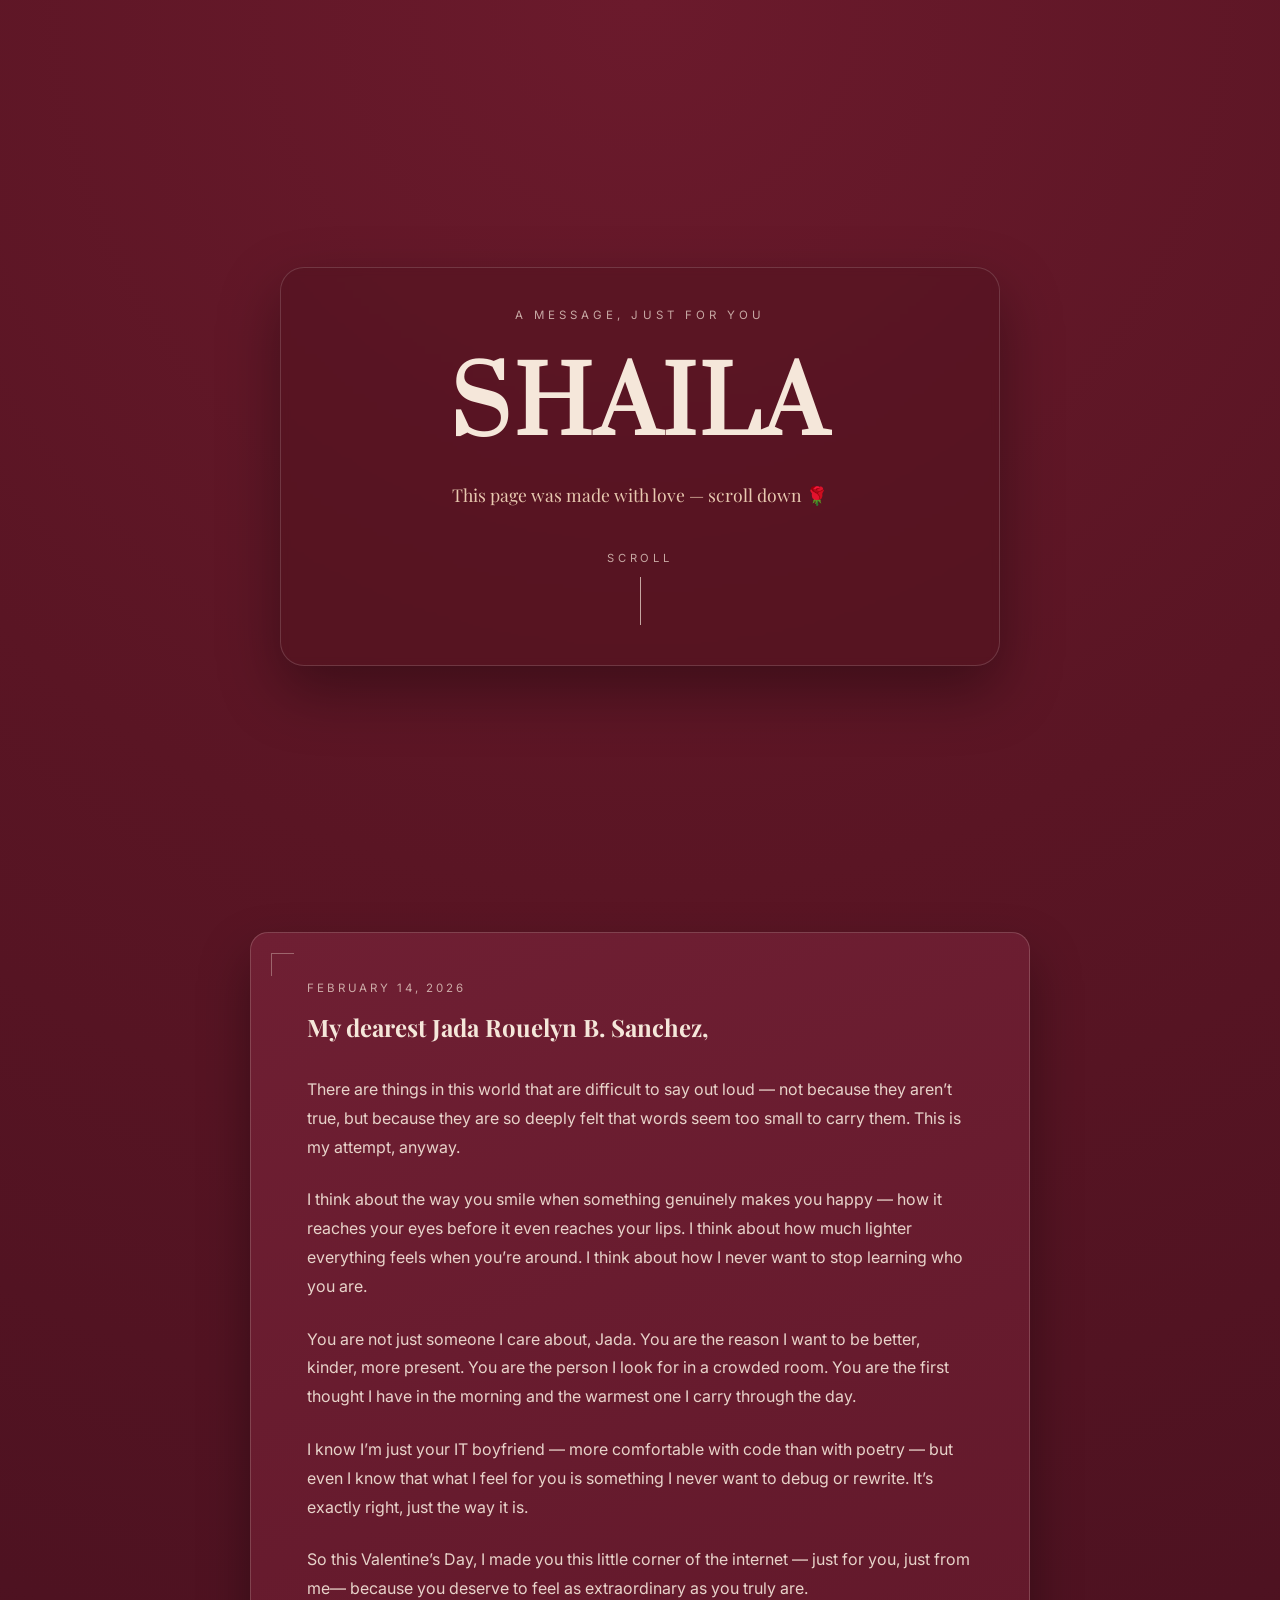
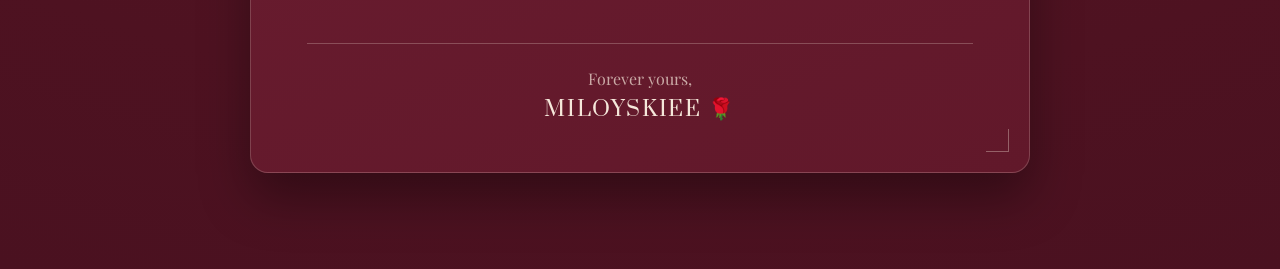
==== index.html @ 8699e5a5 "aaa" ====
<!DOCTYPE html>
<html lang="en">
  <head>
    <meta charset="UTF-8" />
    <meta name="viewport" content="width=device-width, initial-scale=1.0" />
    <title>For Shaila</title>
    <link rel="preconnect" href="https://fonts.googleapis.com" />
    <link rel="preconnect" href="https://fonts.gstatic.com" crossorigin />
    <link
      href="https://fonts.googleapis.com/css2?family=Playfair+Display:wght@400;500;600;700&family=Prata&family=Inter:wght@300;400;500&display=swap"
      rel="stylesheet"
    />
    <link rel="stylesheet" href="styles.css" />
  </head>
  <body>
    <main class="page">
      <section class="hero" id="top">
        <div class="hero__frame">
          <p class="hero__eyebrow">A message, just for you</p>
          <h1 class="hero__title">SHAILA</h1>
          <p class="hero__subhead">This page was made with love — scroll down 🌹</p>
          <div class="hero__scroll">
            <span>SCROLL</span>
            <div class="hero__line"></div>
          </div>
        </div>
      </section>

      <section class="letter">
        <div class="letter__card">
          <div class="letter__header">
            <p class="letter__date">FEBRUARY 14, 2026</p>
            <h2>My dearest Jada Rouelyn B. Sanchez,</h2>
          </div>
          <div class="letter__body">
            <p>
              There are things in this world that are difficult to say out loud — not
              because they aren’t true, but because they are so deeply felt that words
              seem too small to carry them. This is my attempt, anyway.
            </p>
            <p>
              I think about the way you smile when something genuinely makes you
              happy — how it reaches your eyes before it even reaches your lips. I
              think about how much lighter everything feels when you’re around. I
              think about how I never want to stop learning who you are.
            </p>
            <p>
              You are not just someone I care about, Jada. You are the reason I
              want to be better, kinder, more present. You are the person I look for
              in a crowded room. You are the first thought I have in the morning and
              the warmest one I carry through the day.
            </p>
            <p>
              I know I’m just your IT boyfriend — more comfortable with code than
              with poetry — but even I know that what I feel for you is something I
              never want to debug or rewrite. It’s exactly right, just the way it is.
            </p>
            <p>
              So this Valentine’s Day, I made you this little corner of the internet
              — just for you, just from me— because you deserve to feel as
              extraordinary as you truly are.
            </p>
          </div>
          <div class="letter__footer">
            <div class="letter__divider"></div>
            <p class="letter__signoff">Forever yours,</p>
            <p class="letter__signature">MILOYSKIEE 🌹</p>
          </div>
        </div>
      </section>
    </main>
  </body>
</html>
---- styles.css ----
:root {
  --bg: #5a1524;
  --bg-deep: #4a1120;
  --accent: #e8c9b0;
  --text: #f5e7da;
  --muted: rgba(245, 231, 218, 0.7);
  --card: #6b1a2c;
  --card-border: rgba(245, 231, 218, 0.2);
}

* {
  box-sizing: border-box;
  margin: 0;
  padding: 0;
}

body {
  font-family: "Inter", sans-serif;
  background: radial-gradient(circle at top, #6b1a2c 0%, var(--bg) 45%, var(--bg-deep) 100%);
  color: var(--text);
  min-height: 100vh;
}

.page {
  min-height: 100vh;
}

.hero {
  min-height: 100vh;
  display: flex;
  align-items: center;
  justify-content: center;
  padding: 5rem 1.5rem 3rem;
}

.hero__frame {
  text-align: center;
  padding: 2.5rem 3rem;
  border: 1px solid rgba(255, 255, 255, 0.15);
  border-radius: 24px;
  background: rgba(78, 18, 30, 0.45);
  box-shadow: 0 25px 60px rgba(0, 0, 0, 0.35);
  backdrop-filter: blur(4px);
  max-width: 720px;
  width: 100%;
  opacity: 0;
  animation: heroFadeIn 7s ease forwards;
}

@keyframes heroFadeIn {
  from {
    opacity: 0;
    transform: translateY(12px);
  }
  to {
    opacity: 1;
    transform: translateY(0);
  }
}

.hero__eyebrow {
  text-transform: uppercase;
  letter-spacing: 0.35em;
  font-size: 0.72rem;
  color: var(--muted);
  margin-bottom: 1.5rem;
}

.hero__title {
  font-family: "Prata", serif;
  font-size: clamp(2.8rem, 7vw, 5.6rem);
  letter-spacing: 0.2rem;
  margin-bottom: 1rem;
}

.hero__subhead {
  font-family: "Playfair Display", serif;
  font-size: 1.1rem;
  color: var(--accent);
  margin-bottom: 2.5rem;
}

.hero__scroll {
  display: inline-flex;
  flex-direction: column;
  align-items: center;
  gap: 0.75rem;
  font-size: 0.7rem;
  letter-spacing: 0.35em;
  color: var(--muted);
}

.hero__line {
  width: 1px;
  height: 48px;
  background: var(--muted);
}

.letter {
  display: flex;
  justify-content: center;
  padding: 2rem 1.5rem 6rem;
}

.letter__card {
  max-width: 780px;
  width: 100%;
  background: linear-gradient(160deg, #6f1f33, #61182a);
  border: 1px solid var(--card-border);
  border-radius: 18px;
  padding: 3rem 3.5rem;
  box-shadow: 0 25px 50px rgba(0, 0, 0, 0.35);
  position: relative;
}

.letter__card::before,
.letter__card::after {
  content: "";
  position: absolute;
  width: 22px;
  height: 22px;
  border: 1px solid rgba(245, 231, 218, 0.35);
}

.letter__card::before {
  top: 20px;
  left: 20px;
  border-right: none;
  border-bottom: none;
}

.letter__card::after {
  bottom: 20px;
  right: 20px;
  border-left: none;
  border-top: none;
}

.letter__date {
  text-transform: uppercase;
  letter-spacing: 0.25em;
  font-size: 0.72rem;
  color: var(--muted);
  margin-bottom: 1rem;
}

.letter__header h2 {
  font-family: "Playfair Display", serif;
  font-size: 1.5rem;
  margin-bottom: 2rem;
}

.letter__body {
  display: grid;
  gap: 1.5rem;
  font-size: 1rem;
  line-height: 1.8;
  color: rgba(245, 231, 218, 0.9);
}

.letter__footer {
  margin-top: 2.5rem;
  text-align: center;
}

.letter__divider {
  height: 1px;
  background: rgba(245, 231, 218, 0.25);
  margin-bottom: 1.5rem;
}

.letter__signoff {
  font-family: "Playfair Display", serif;
  font-size: 1rem;
  color: var(--muted);
  margin-bottom: 0.4rem;
}

.letter__signature {
  font-family: "Prata", serif;
  font-size: 1.3rem;
  letter-spacing: 0.1rem;
}

@media (max-width: 720px) {
  .hero__frame {
    padding: 2rem 1.5rem;
  }

  .letter__card {
    padding: 2.5rem 2rem;
  }
}
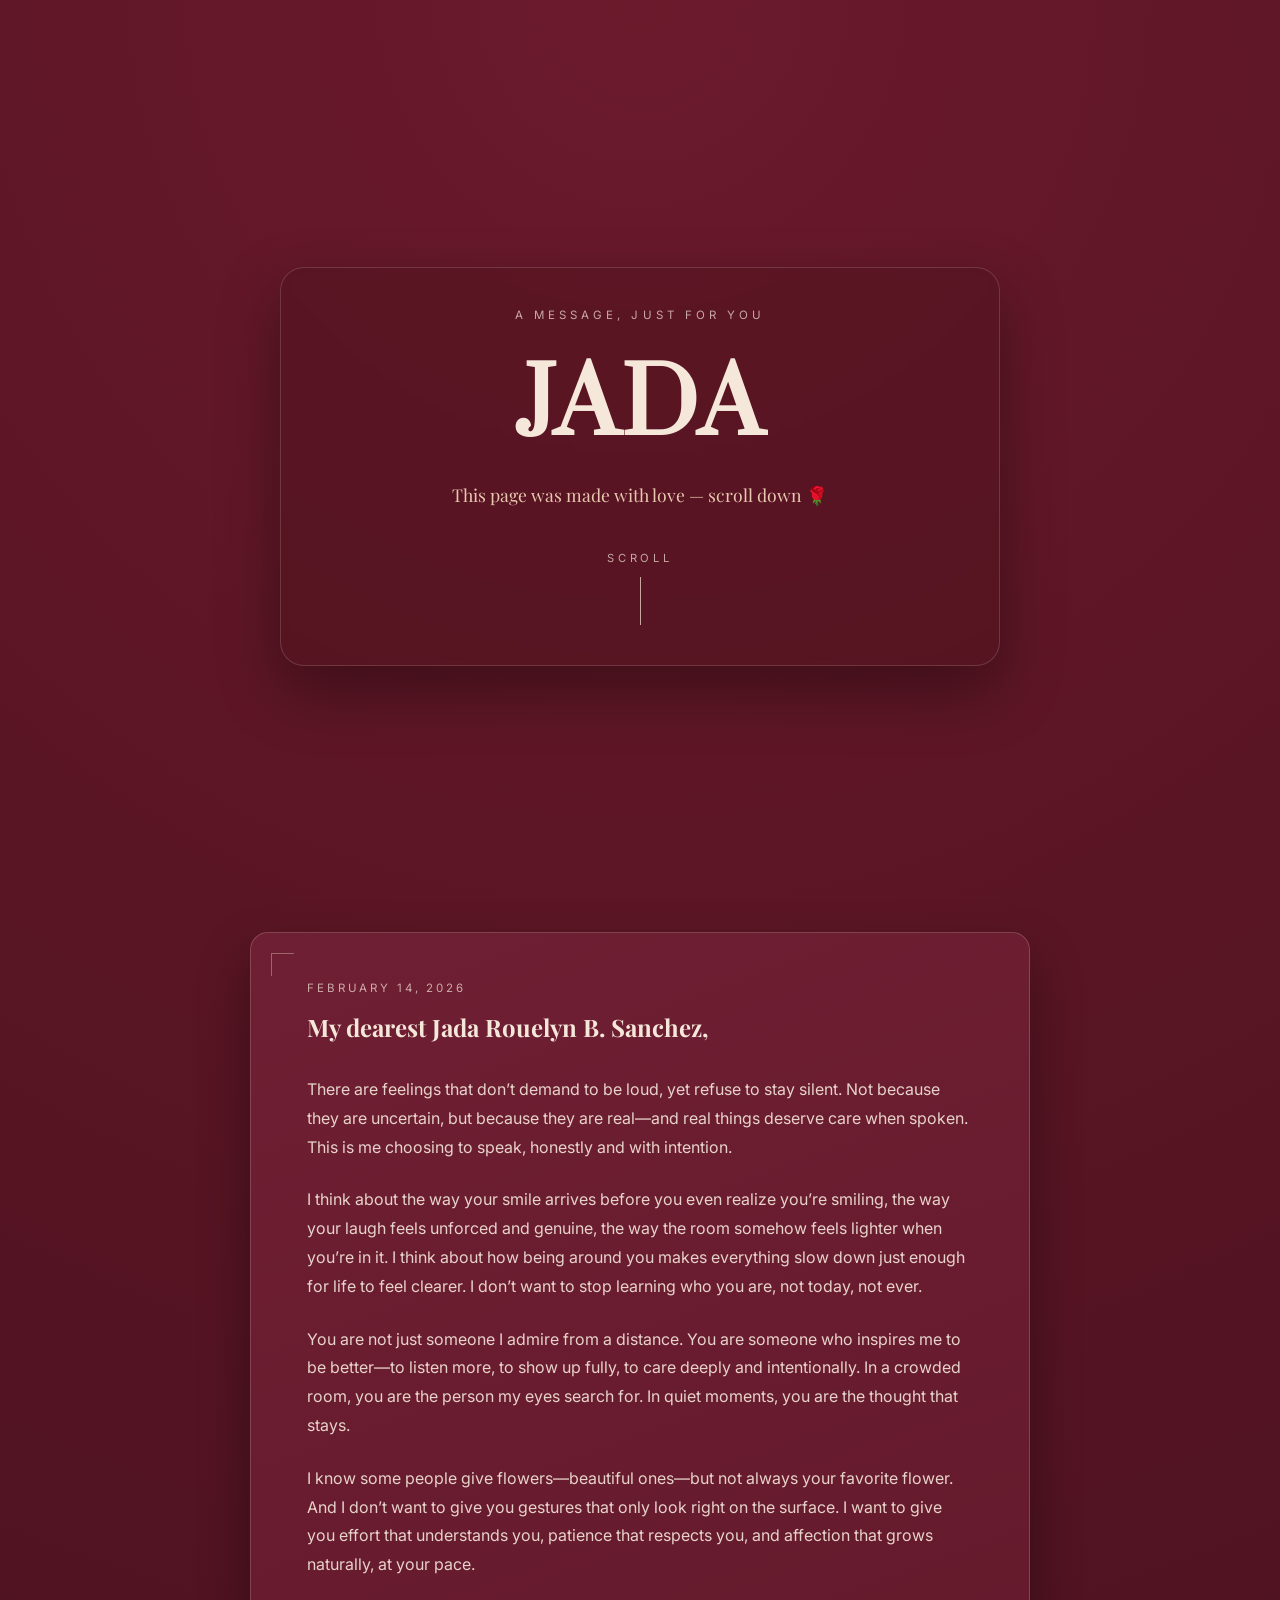
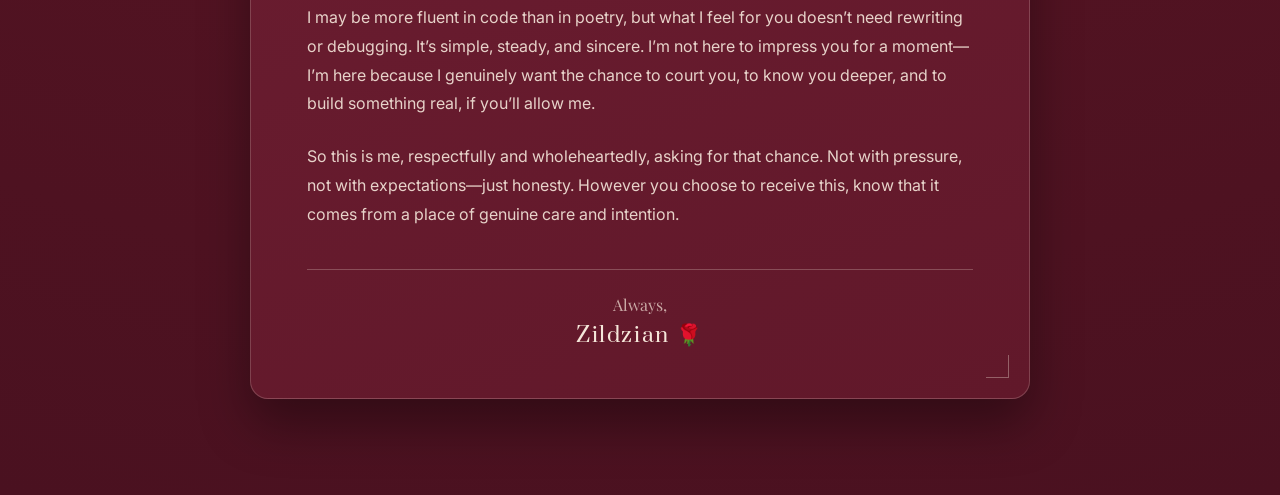
==== commit d999b58e: ".." ====
--- a/index.html
+++ b/index.html
@@ -3,7 +3,7 @@
   <head>
     <meta charset="UTF-8" />
     <meta name="viewport" content="width=device-width, initial-scale=1.0" />
-    <title>For Shaila</title>
+    <title>For Jada</title>
     <link rel="preconnect" href="https://fonts.googleapis.com" />
     <link rel="preconnect" href="https://fonts.gstatic.com" crossorigin />
     <link
@@ -17,7 +17,7 @@
       <section class="hero" id="top">
         <div class="hero__frame">
           <p class="hero__eyebrow">A message, just for you</p>
-          <h1 class="hero__title">SHAILA</h1>
+          <h1 class="hero__title">JADA</h1>
           <p class="hero__subhead">This page was made with love — scroll down 🌹</p>
           <div class="hero__scroll">
             <span>SCROLL</span>
@@ -34,37 +34,43 @@
           </div>
           <div class="letter__body">
             <p>
-              There are things in this world that are difficult to say out loud — not
-              because they aren’t true, but because they are so deeply felt that words
-              seem too small to carry them. This is my attempt, anyway.
+              There are feelings that don’t demand to be loud, yet refuse to stay silent. Not because they are uncertain, 
+              but because they are real—and real things deserve care when spoken. 
+              This is me choosing to speak, honestly and with intention.
             </p>
             <p>
-              I think about the way you smile when something genuinely makes you
-              happy — how it reaches your eyes before it even reaches your lips. I
-              think about how much lighter everything feels when you’re around. I
-              think about how I never want to stop learning who you are.
+              I think about the way your smile arrives before you even realize you’re smiling, 
+              the way your laugh feels unforced and genuine, the way the room somehow feels lighter when you’re in it. 
+              I think about how being around you makes everything slow down just enough for life to feel clearer. 
+              I don’t want to stop learning who you are, not today, not ever.
             </p>
             <p>
-              You are not just someone I care about, Jada. You are the reason I
-              want to be better, kinder, more present. You are the person I look for
-              in a crowded room. You are the first thought I have in the morning and
-              the warmest one I carry through the day.
+            You are not just someone I admire from a distance.
+            You are someone who inspires me to be better—to listen more, 
+            to show up fully, to care deeply and intentionally. 
+            In a crowded room, you are the person my eyes search for. 
+            In quiet moments, you are the thought that stays.
             </p>
             <p>
-              I know I’m just your IT boyfriend — more comfortable with code than
-              with poetry — but even I know that what I feel for you is something I
-              never want to debug or rewrite. It’s exactly right, just the way it is.
+            I know some people give flowers—beautiful ones—but not always your favorite flower. 
+            And I don’t want to give you gestures that only look right on the surface.
+            I want to give you effort that understands you, patience that respects you, and affection that grows naturally, at your pace.
             </p>
             <p>
-              So this Valentine’s Day, I made you this little corner of the internet
-              — just for you, just from me— because you deserve to feel as
-              extraordinary as you truly are.
+            I may be more fluent in code than in poetry, but what I feel for you doesn’t need rewriting or debugging. 
+            It’s simple, steady, and sincere. 
+            I’m not here to impress you for a moment—I’m here because I genuinely want the chance to court you, to know you deeper, and to build something real, if you’ll allow me.
+            </p>
+            <p>
+              So this is me, respectfully and wholeheartedly, asking for that chance. 
+              Not with pressure, not with expectations—just honesty. 
+              However you choose to receive this, know that it comes from a place of genuine care and intention.
             </p>
           </div>
           <div class="letter__footer">
             <div class="letter__divider"></div>
-            <p class="letter__signoff">Forever yours,</p>
-            <p class="letter__signature">MILOYSKIEE 🌹</p>
+            <p class="letter__signoff">Always,</p>
+            <p class="letter__signature">Zildzian 🌹</p>
           </div>
         </div>
       </section>
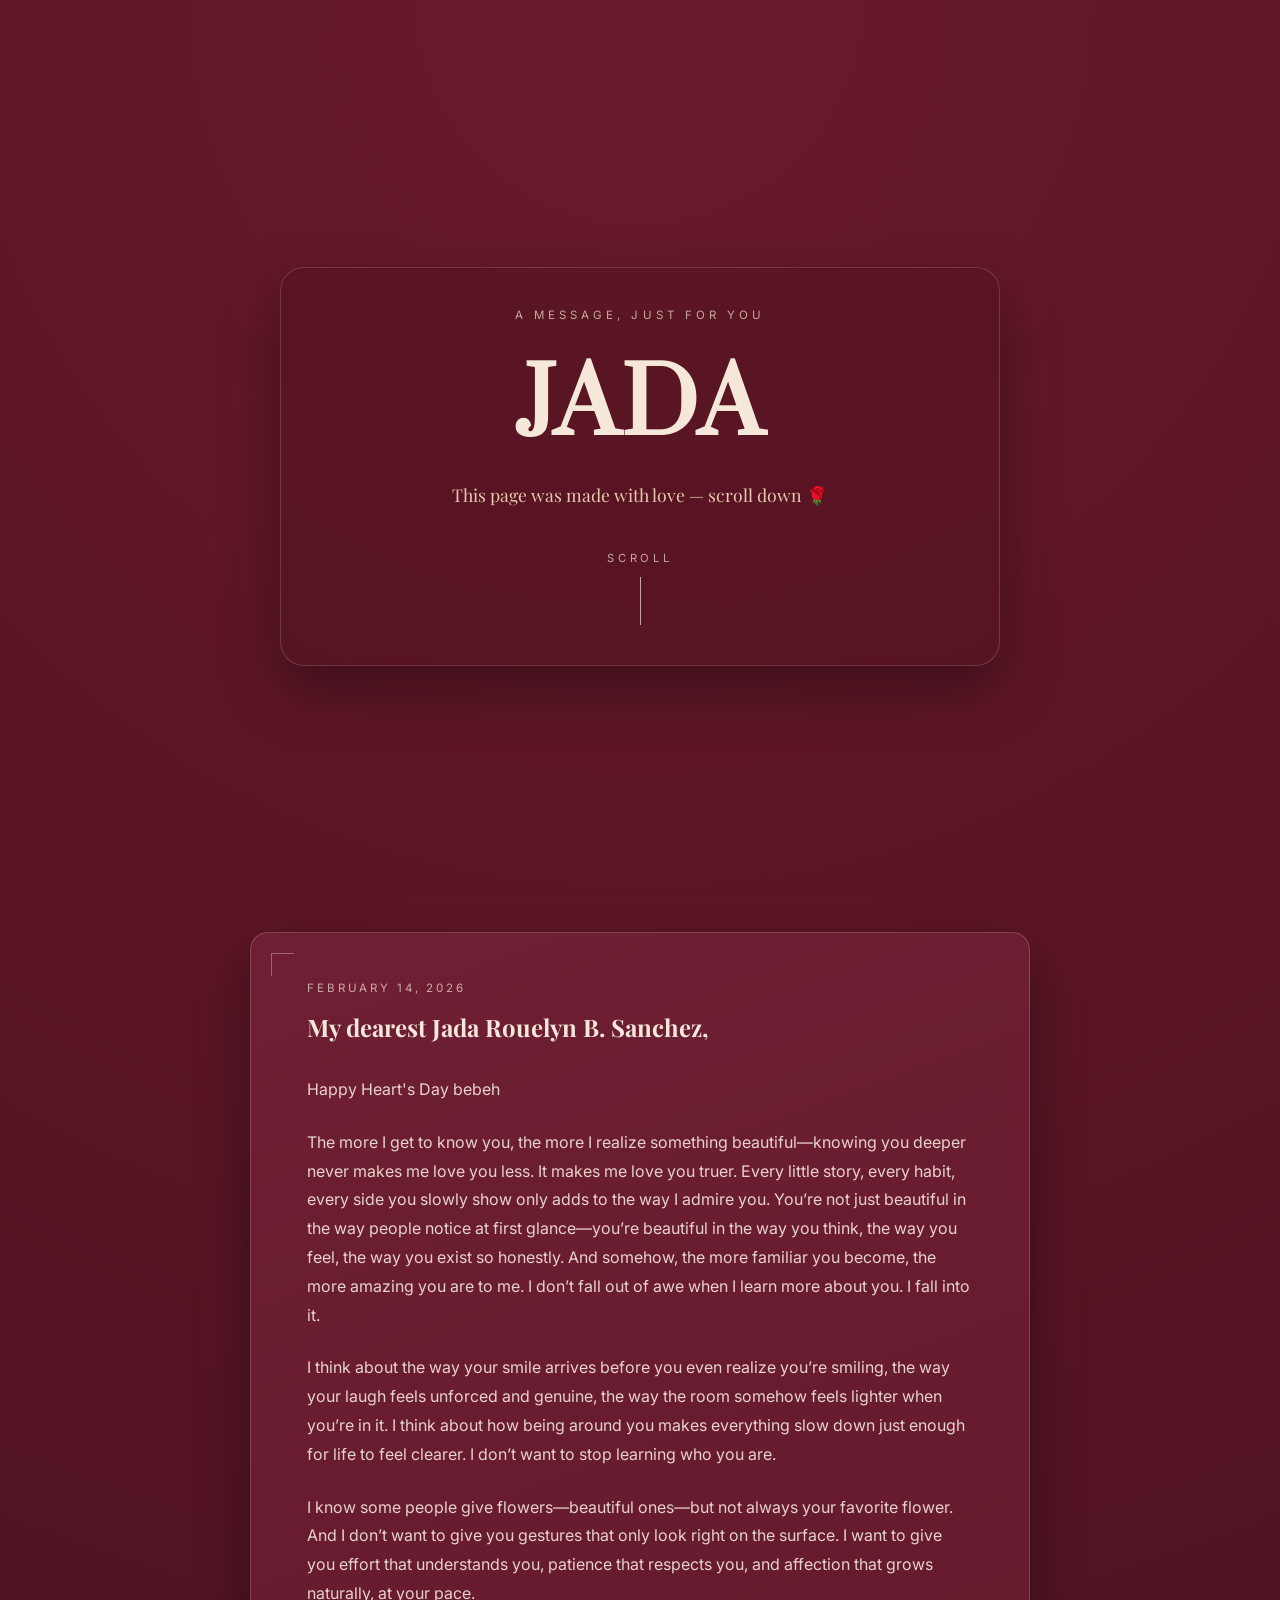
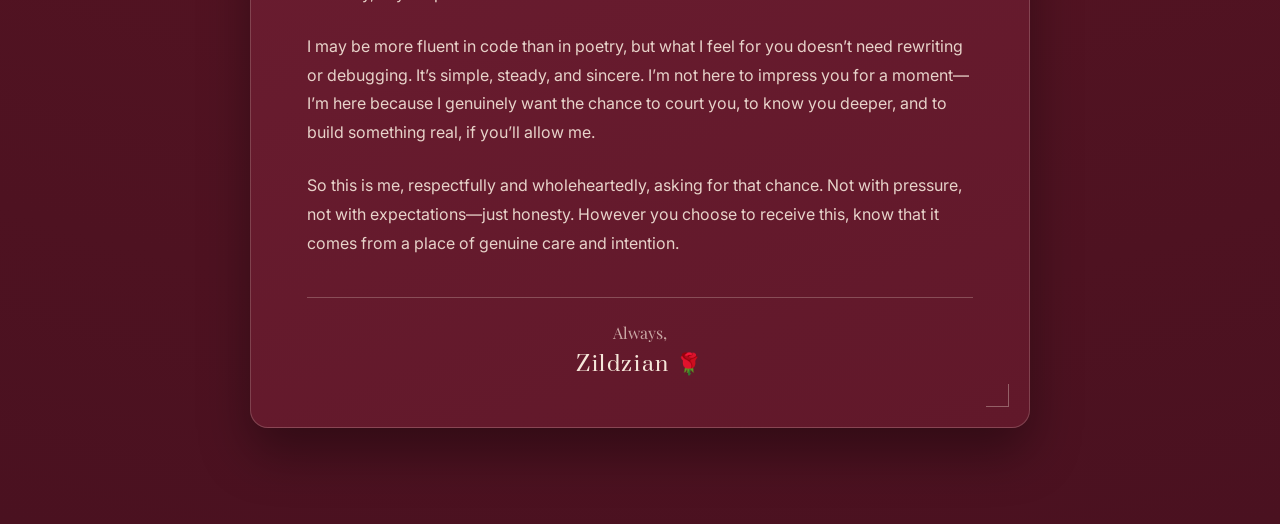
==== commit a21bb158: "Update index.html" ====
--- a/index.html
+++ b/index.html
@@ -34,23 +34,21 @@
           </div>
           <div class="letter__body">
             <p>
-              There are feelings that don’t demand to be loud, yet refuse to stay silent. Not because they are uncertain, 
-              but because they are real—and real things deserve care when spoken. 
-              This is me choosing to speak, honestly and with intention.
+             Happy Heart's Day bebeh
+              
+            <p>
+              The more I get to know you, the more I realize something beautiful—knowing you deeper never makes me love you less. It makes me love you truer. Every little story, every habit, every side you slowly show only adds to the way I admire you.
+              You’re not just beautiful in the way people notice at first glance—you’re beautiful in the way you think, the way you feel, the way you exist so honestly. And somehow, the more familiar you become, the more amazing you are to me.
+
+I don’t fall out of awe when I learn more about you. I fall into it.
             </p>
             <p>
               I think about the way your smile arrives before you even realize you’re smiling, 
               the way your laugh feels unforced and genuine, the way the room somehow feels lighter when you’re in it. 
               I think about how being around you makes everything slow down just enough for life to feel clearer. 
-              I don’t want to stop learning who you are, not today, not ever.
+              I don’t want to stop learning who you are.
             </p>
-            <p>
-            You are not just someone I admire from a distance.
-            You are someone who inspires me to be better—to listen more, 
-            to show up fully, to care deeply and intentionally. 
-            In a crowded room, you are the person my eyes search for. 
-            In quiet moments, you are the thought that stays.
-            </p>
+            
             <p>
             I know some people give flowers—beautiful ones—but not always your favorite flower. 
             And I don’t want to give you gestures that only look right on the surface.
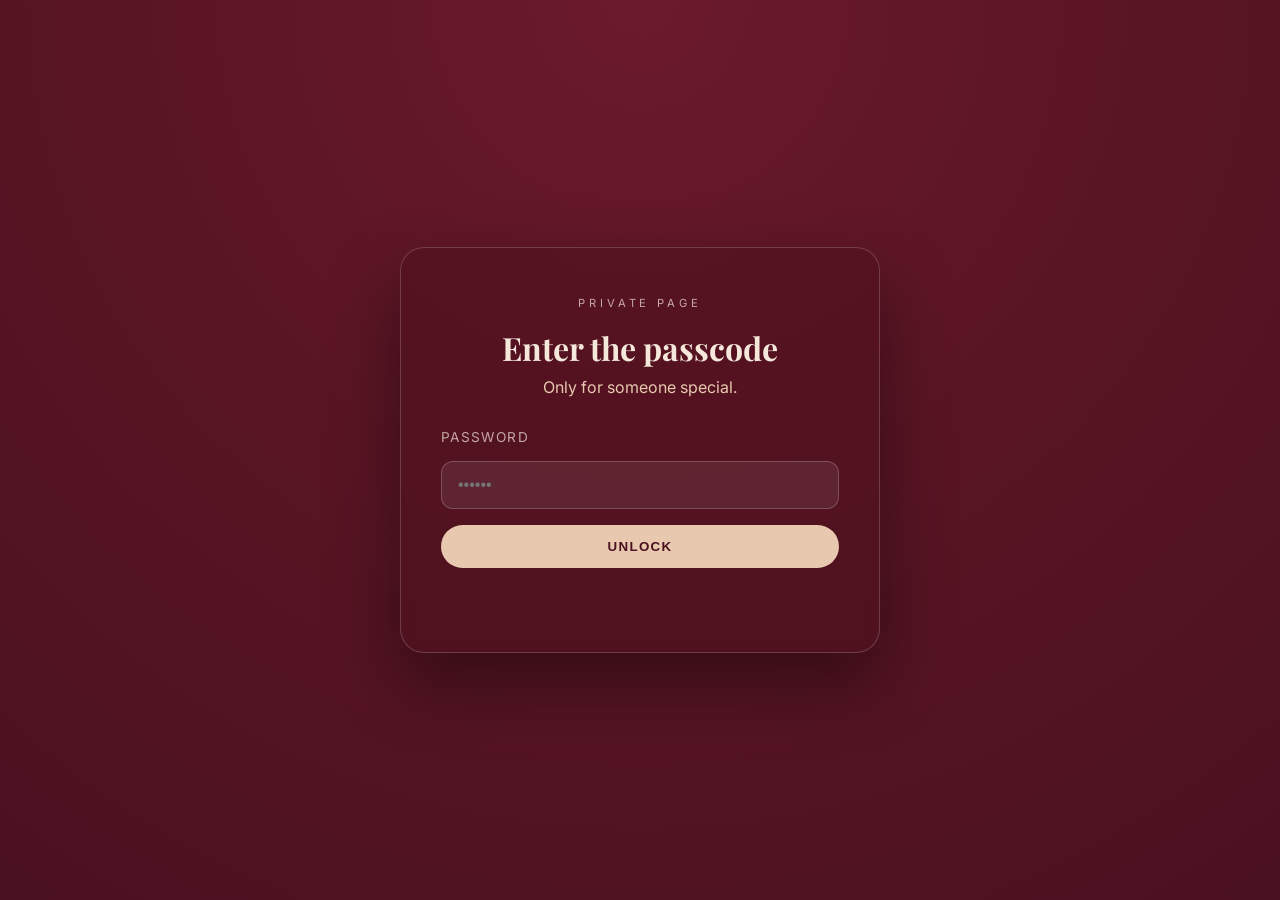
==== commit 42e396d8: "aaa" ====
--- a/index.html
+++ b/index.html
@@ -11,6 +11,11 @@
       rel="stylesheet"
     />
     <link rel="stylesheet" href="styles.css" />
+    <script>
+      if (localStorage.getItem("forherjada_auth") !== "true") {
+        window.location.href = "login.html";
+      }
+    </script>
   </head>
   <body>
     <main class="page">
--- a/styles.css
+++ b/styles.css
@@ -23,6 +23,94 @@
 
 .page {
   min-height: 100vh;
+}
+
+.login {
+  display: flex;
+  align-items: center;
+  justify-content: center;
+  padding: 4rem 1.5rem;
+}
+
+.login__card {
+  width: 100%;
+  max-width: 480px;
+  text-align: center;
+  padding: 3rem 2.5rem;
+  border-radius: 24px;
+  border: 1px solid rgba(255, 255, 255, 0.18);
+  background: rgba(78, 18, 30, 0.55);
+  box-shadow: 0 30px 70px rgba(0, 0, 0, 0.4);
+  backdrop-filter: blur(6px);
+}
+
+.login__eyebrow {
+  text-transform: uppercase;
+  letter-spacing: 0.35em;
+  font-size: 0.7rem;
+  color: var(--muted);
+  margin-bottom: 1rem;
+}
+
+.login__title {
+  font-family: "Playfair Display", serif;
+  font-size: 2rem;
+  margin-bottom: 0.5rem;
+}
+
+.login__subtitle {
+  font-family: "Inter", sans-serif;
+  color: var(--accent);
+  margin-bottom: 2rem;
+}
+
+.login__form {
+  display: grid;
+  gap: 1rem;
+  text-align: left;
+}
+
+.login__label {
+  font-size: 0.85rem;
+  letter-spacing: 0.1em;
+  text-transform: uppercase;
+  color: var(--muted);
+}
+
+.login__input {
+  padding: 0.85rem 1rem;
+  border-radius: 12px;
+  border: 1px solid rgba(255, 255, 255, 0.2);
+  background: rgba(255, 255, 255, 0.08);
+  color: var(--text);
+  font-size: 1rem;
+}
+
+.login__input:focus {
+  outline: 2px solid rgba(245, 231, 218, 0.4);
+  border-color: rgba(245, 231, 218, 0.4);
+}
+
+.login__button {
+  padding: 0.9rem 1.2rem;
+  border-radius: 999px;
+  border: none;
+  background: var(--accent);
+  color: #4a1120;
+  font-weight: 600;
+  cursor: pointer;
+  letter-spacing: 0.1em;
+  text-transform: uppercase;
+}
+
+.login__button:hover {
+  filter: brightness(1.05);
+}
+
+.login__error {
+  min-height: 1.2rem;
+  font-size: 0.9rem;
+  color: #f6b3b3;
 }
 
 .hero {
